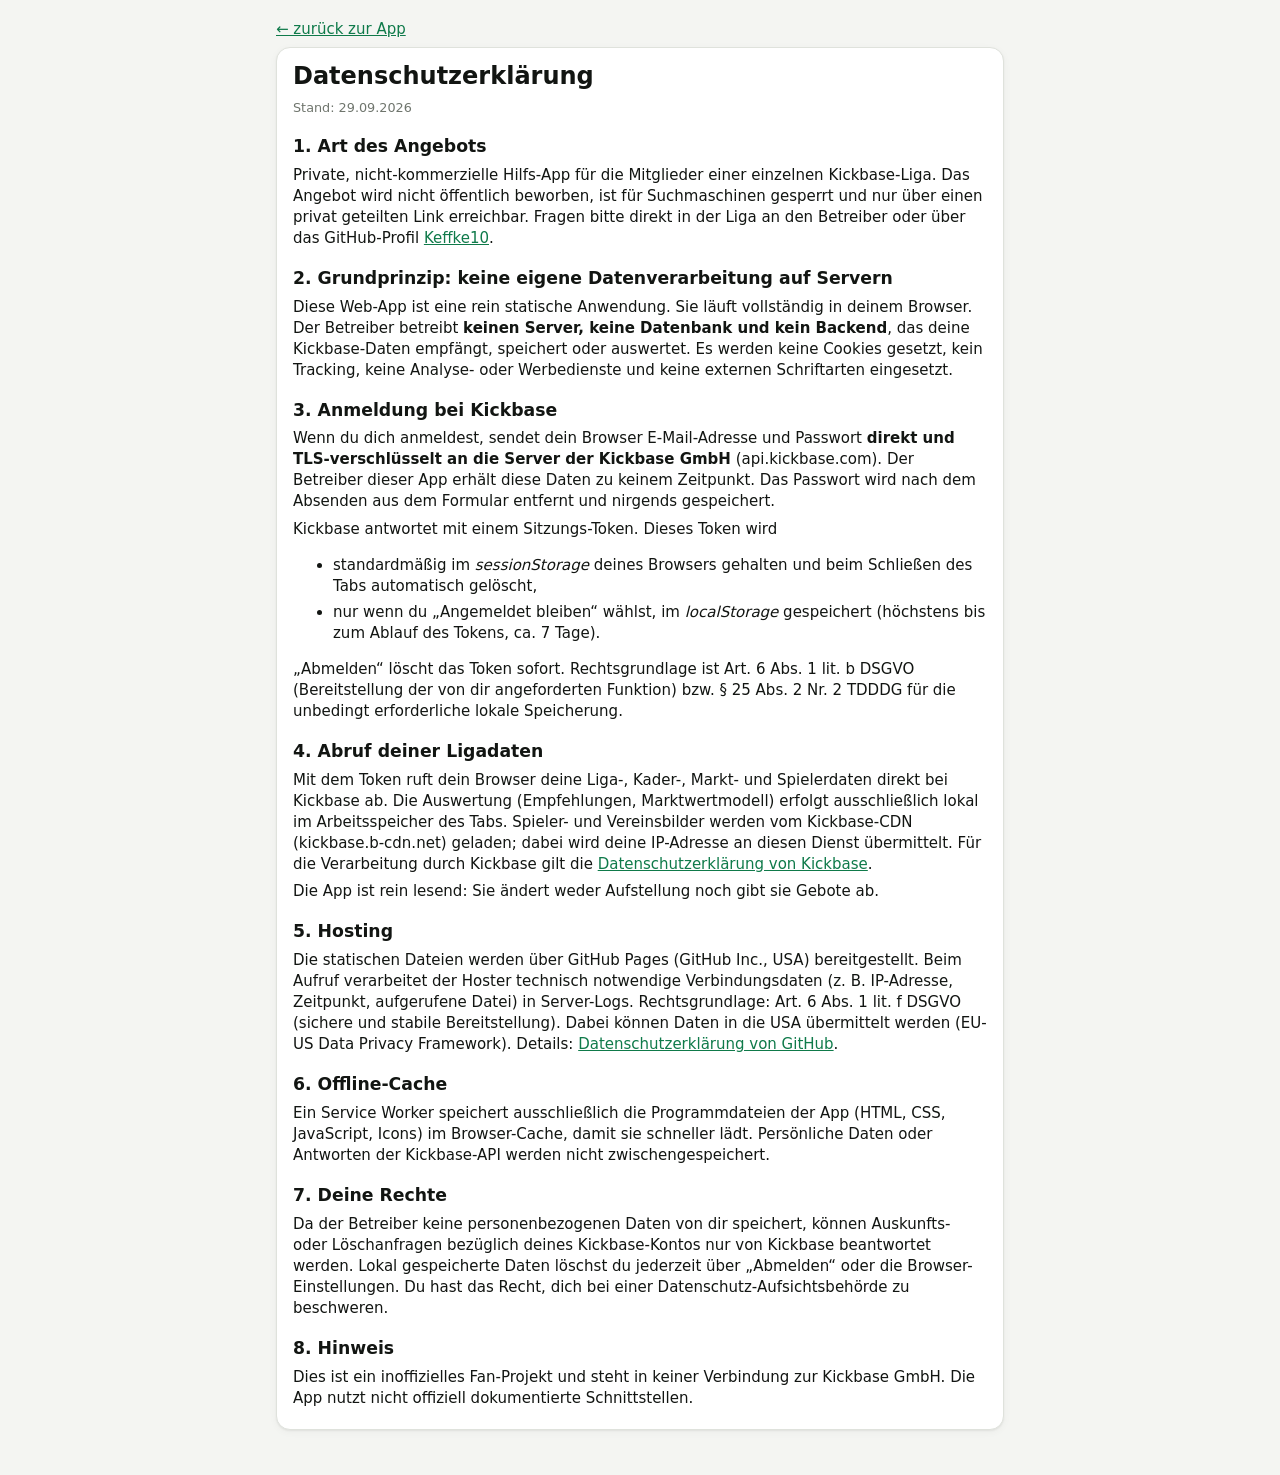
==== datenschutz.html @ ad339075 "Kickbase Analyse: mobile PWA zur Liga-Analyse Rein clientseitige App (kein Backend): Aufstellungsopt" ====
<!doctype html>
<html lang="de">
<head>
  <meta charset="utf-8">
  <meta name="viewport" content="width=device-width, initial-scale=1">
  <meta http-equiv="Content-Security-Policy" content="default-src 'self'; style-src 'self'; img-src 'self'; script-src 'none'; base-uri 'none'; form-action 'none'">
  <meta name="referrer" content="no-referrer">
  <title>Datenschutzerklärung – Kickbase Analyse</title>
  <link rel="stylesheet" href="css/app.css">
</head>
<body>
<main class="content legal">
  <p><a href="./">← zurück zur App</a></p>
  <article class="card">
    <h1>Datenschutzerklärung</h1>
    <p class="small muted">Stand: 29.09.2026</p>

    <h2>1. Art des Angebots</h2>
    <p>Private, nicht-kommerzielle Hilfs-App für die Mitglieder einer einzelnen Kickbase-Liga. Das Angebot wird nicht öffentlich beworben, ist für Suchmaschinen gesperrt und nur über einen privat geteilten Link erreichbar. Fragen bitte direkt in der Liga an den Betreiber oder über das GitHub-Profil <a href="https://github.com/Keffke10" rel="noopener noreferrer">Keffke10</a>.</p>

    <h2>2. Grundprinzip: keine eigene Datenverarbeitung auf Servern</h2>
    <p>Diese Web-App ist eine rein statische Anwendung. Sie läuft vollständig in deinem Browser. Der Betreiber betreibt <b>keinen Server, keine Datenbank und kein Backend</b>, das deine Kickbase-Daten empfängt, speichert oder auswertet. Es werden keine Cookies gesetzt, kein Tracking, keine Analyse- oder Werbedienste und keine externen Schriftarten eingesetzt.</p>

    <h2>3. Anmeldung bei Kickbase</h2>
    <p>Wenn du dich anmeldest, sendet dein Browser E-Mail-Adresse und Passwort <b>direkt und TLS-verschlüsselt an die Server der Kickbase GmbH</b> (api.kickbase.com). Der Betreiber dieser App erhält diese Daten zu keinem Zeitpunkt. Das Passwort wird nach dem Absenden aus dem Formular entfernt und nirgends gespeichert.</p>
    <p>Kickbase antwortet mit einem Sitzungs-Token. Dieses Token wird</p>
    <ul>
      <li>standardmäßig im <i>sessionStorage</i> deines Browsers gehalten und beim Schließen des Tabs automatisch gelöscht,</li>
      <li>nur wenn du „Angemeldet bleiben“ wählst, im <i>localStorage</i> gespeichert (höchstens bis zum Ablauf des Tokens, ca. 7 Tage).</li>
    </ul>
    <p>„Abmelden“ löscht das Token sofort. Rechtsgrundlage ist Art. 6 Abs. 1 lit. b DSGVO (Bereitstellung der von dir angeforderten Funktion) bzw. § 25 Abs. 2 Nr. 2 TDDDG für die unbedingt erforderliche lokale Speicherung.</p>

    <h2>4. Abruf deiner Ligadaten</h2>
    <p>Mit dem Token ruft dein Browser deine Liga-, Kader-, Markt- und Spielerdaten direkt bei Kickbase ab. Die Auswertung (Empfehlungen, Marktwertmodell) erfolgt ausschließlich lokal im Arbeitsspeicher des Tabs. Spieler- und Vereinsbilder werden vom Kickbase-CDN (kickbase.b-cdn.net) geladen; dabei wird deine IP-Adresse an diesen Dienst übermittelt. Für die Verarbeitung durch Kickbase gilt die <a href="https://www.kickbase.com/datenschutz" rel="noopener noreferrer">Datenschutzerklärung von Kickbase</a>.</p>
    <p>Die App ist rein lesend: Sie ändert weder Aufstellung noch gibt sie Gebote ab.</p>

    <h2>5. Hosting</h2>
    <p>Die statischen Dateien werden über GitHub Pages (GitHub Inc., USA) bereitgestellt. Beim Aufruf verarbeitet der Hoster technisch notwendige Verbindungsdaten (z. B. IP-Adresse, Zeitpunkt, aufgerufene Datei) in Server-Logs. Rechtsgrundlage: Art. 6 Abs. 1 lit. f DSGVO (sichere und stabile Bereitstellung). Dabei können Daten in die USA übermittelt werden (EU-US Data Privacy Framework). Details: <a href="https://docs.github.com/de/site-policy/privacy-policies/github-general-privacy-statement" rel="noopener noreferrer">Datenschutzerklärung von GitHub</a>.</p>

    <h2>6. Offline-Cache</h2>
    <p>Ein Service Worker speichert ausschließlich die Programmdateien der App (HTML, CSS, JavaScript, Icons) im Browser-Cache, damit sie schneller lädt. Persönliche Daten oder Antworten der Kickbase-API werden nicht zwischengespeichert.</p>

    <h2>7. Deine Rechte</h2>
    <p>Da der Betreiber keine personenbezogenen Daten von dir speichert, können Auskunfts- oder Löschanfragen bezüglich deines Kickbase-Kontos nur von Kickbase beantwortet werden. Lokal gespeicherte Daten löschst du jederzeit über „Abmelden“ oder die Browser-Einstellungen. Du hast das Recht, dich bei einer Datenschutz-Aufsichtsbehörde zu beschweren.</p>

    <h2>8. Hinweis</h2>
    <p>Dies ist ein inoffizielles Fan-Projekt und steht in keiner Verbindung zur Kickbase GmbH. Die App nutzt nicht offiziell dokumentierte Schnittstellen.</p>
  </article>
</main>
</body>
</html>
---- css/app.css ----
:root {
  color-scheme: light;
  --bg: #f4f5f2;
  --surface: #ffffff;
  --surface-2: #eef0ec;
  --line: #dfe2dc;
  --text: #121512;
  --text-2: #50554f;
  --muted: #6f756d;
  --accent: #0f7a4a;
  --accent-ink: #ffffff;
  --good: #1d7f3c;
  --good-bg: #e3f3e7;
  --warn: #8a5a00;
  --warn-bg: #fdf1d6;
  --crit: #b3261e;
  --crit-bg: #fbe4e2;
  --series-1: #2a78d6;
  --series-neg: #e34948;
  --pitch: #1e7a46;
  --pitch-line: rgba(255, 255, 255, .35);
  --radius: 14px;
  --shadow: 0 1px 2px rgba(0, 0, 0, .06), 0 2px 8px rgba(0, 0, 0, .04);
  --safe-b: env(safe-area-inset-bottom, 0px);
  --safe-t: env(safe-area-inset-top, 0px);
}
@media (prefers-color-scheme: dark) {
  :root {
    color-scheme: dark;
    --bg: #111311;
    --surface: #1b1e1b;
    --surface-2: #252925;
    --line: #333833;
    --text: #f2f4f1;
    --text-2: #c3c8c1;
    --muted: #9aa097;
    --accent: #2fae6d;
    --accent-ink: #06170e;
    --good: #5fd08a;
    --good-bg: #183324;
    --warn: #f0b545;
    --warn-bg: #3a2d10;
    --crit: #ff8a80;
    --crit-bg: #3d1a18;
    --series-1: #3987e5;
    --series-neg: #e66767;
    --pitch: #17512f;
    --shadow: none;
  }
}

* { box-sizing: border-box; }
html { -webkit-text-size-adjust: 100%; }
body {
  margin: 0;
  background: var(--bg);
  color: var(--text);
  font: 15px/1.4 system-ui, -apple-system, "Segoe UI", Roboto, "Helvetica Neue", Arial, sans-serif;
  -webkit-tap-highlight-color: transparent;
}
body.noscroll { overflow: hidden; }
h1, h2, h3 { margin: 0 0 .5rem; line-height: 1.2; }
h1 { font-size: 1.5rem; }
h2 { font-size: 1.08rem; }
h3 { font-size: .95rem; margin-top: 1rem; }
p { margin: .4rem 0; }
a { color: var(--accent); }
button { font: inherit; color: inherit; }
img { max-width: 100%; }
small, .small { font-size: .8rem; }
.muted { color: var(--muted); }
.center { text-align: center; }
.pos { color: var(--good); }
.neg { color: var(--crit); }
.ok { color: var(--good); }
.error { color: var(--crit); background: var(--crit-bg); padding: .5rem .7rem; border-radius: 8px; }

/* ---------- Layout */
.top {
  position: sticky; top: 0; z-index: 5;
  display: flex; align-items: center; gap: .25rem;
  padding: calc(.55rem + var(--safe-t)) 1rem .55rem;
  background: color-mix(in srgb, var(--bg) 88%, transparent);
  backdrop-filter: blur(10px);
  border-bottom: 1px solid var(--line);
}
.top-title { flex: 1; min-width: 0; display: flex; flex-direction: column; }
.top-title strong { white-space: nowrap; overflow: hidden; text-overflow: ellipsis; }
.content { max-width: 760px; margin: 0 auto; padding: .8rem 1rem calc(5.5rem + var(--safe-b)); }

.tabs {
  position: fixed; left: 0; right: 0; bottom: 0; z-index: 5;
  display: grid; grid-template-columns: repeat(6, 1fr);
  background: var(--surface); border-top: 1px solid var(--line);
  padding-bottom: var(--safe-b);
}
.tabs button {
  border: 0; background: none; padding: .45rem 0 .4rem; display: flex; flex-direction: column; align-items: center; gap: 2px;
  color: var(--muted); font-size: .68rem; cursor: pointer; min-height: 52px;
}
.tabs svg { width: 22px; height: 22px; fill: none; stroke: currentColor; stroke-width: 1.8; stroke-linecap: round; stroke-linejoin: round; }
.tabs button.active { color: var(--accent); font-weight: 600; }

.icon-btn { border: 0; background: none; width: 40px; height: 40px; border-radius: 10px; display: grid; place-items: center; cursor: pointer; color: var(--text-2); }
.icon-btn:hover { background: var(--surface-2); }
.icon-btn svg { width: 22px; height: 22px; fill: none; stroke: currentColor; stroke-width: 2; stroke-linecap: round; stroke-linejoin: round; }

.card {
  background: var(--surface); border: 1px solid var(--line); border-radius: var(--radius);
  padding: .9rem 1rem; margin-bottom: .8rem; box-shadow: var(--shadow);
}
.row-between { display: flex; align-items: center; justify-content: space-between; gap: .6rem; flex-wrap: wrap; }
.row-between h2, .row-between h3 { margin-bottom: 0; }

.btn {
  display: inline-flex; align-items: center; justify-content: center; gap: .4rem;
  border: 1px solid var(--line); background: var(--surface-2); color: var(--text);
  padding: .65rem 1rem; border-radius: 10px; cursor: pointer; font-weight: 600; margin-top: .5rem; min-height: 44px;
}
.btn.primary { background: var(--accent); color: var(--accent-ink); border-color: transparent; width: 100%; }
.btn.danger { color: var(--crit); }
.btn.small { padding: .4rem .8rem; font-size: .85rem; min-height: 36px; }
.btn:disabled { opacity: .6; }
.link { border: 0; background: none; color: var(--accent); cursor: pointer; font-weight: 600; padding: .3rem 0; }

/* ---------- Login */
.login { max-width: 460px; margin: 0 auto; padding: calc(1.5rem + var(--safe-t)) 1rem 2rem; }
.brand { text-align: center; margin: 1rem 0 1.4rem; }
.brand img { border-radius: 16px; }
.login form label { display: block; font-weight: 600; font-size: .9rem; margin-bottom: .8rem; }
input[type=email], input[type=password], input[type=search], select {
  width: 100%; margin-top: .3rem; padding: .7rem .8rem; border: 1px solid var(--line); border-radius: 10px;
  background: var(--bg); color: var(--text); font: inherit; font-size: 16px;
}
select { width: auto; margin: 0 0 0 .4rem; padding: .45rem .6rem; }
label.check { display: flex !important; gap: .5rem; align-items: flex-start; font-weight: 400 !important; font-size: .85rem !important; }
label.check input { margin-top: .2rem; width: 18px; height: 18px; flex: none; }
label.select { font-size: .85rem; display: inline-flex; align-items: center; margin-top: .5rem; }
.privacy ul { padding-left: 1.1rem; margin: .4rem 0; }
.privacy li { margin: .3rem 0; font-size: .9rem; }
.league-btn { display: flex; align-items: center; gap: .8rem; width: 100%; cursor: pointer; text-align: left; font-weight: 600; }
.league-btn img { border-radius: 8px; }

.loading { min-height: 80vh; display: grid; place-content: center; justify-items: center; gap: .8rem; padding: 1rem; }
.spinner { width: 42px; height: 42px; border-radius: 50%; border: 4px solid var(--line); border-top-color: var(--accent); animation: spin 0.9s linear infinite; }
@keyframes spin { to { transform: rotate(360deg); } }
.loading .bar { width: min(260px, 70vw); height: 6px; border-radius: 3px; background: var(--line); overflow: hidden; }
.loading .bar span { display: block; height: 100%; width: 0; background: var(--accent); transition: width .2s; }

/* ---------- KPIs & Stats */
.kpis { display: grid; grid-template-columns: repeat(4, 1fr); gap: .5rem; margin-bottom: .8rem; }
.kpis .stat { background: var(--surface); border: 1px solid var(--line); border-radius: 12px; padding: .6rem .6rem; }
.kpis .stat-v { font-size: 1.05rem; }
@media (max-width: 420px) { .kpis { grid-template-columns: repeat(2, 1fr); } }
.stat { display: flex; flex-direction: column; min-width: 0; }
.stat-l { font-size: .72rem; color: var(--muted); text-transform: uppercase; letter-spacing: .02em; }
.stat-v { font-weight: 700; font-variant-numeric: tabular-nums; overflow-wrap: anywhere; }
.stat-v small { font-weight: 400; }
.grid4 { display: grid; grid-template-columns: repeat(4, 1fr); gap: .7rem .6rem; margin: .7rem 0; }
@media (max-width: 520px) { .grid4 { grid-template-columns: repeat(2, 1fr); } }

/* ---------- Player rows */
.prow {
  display: flex; align-items: center; gap: .7rem; width: 100%; text-align: left; background: none; border: 0;
  padding: .55rem 0; border-bottom: 1px solid var(--line); cursor: pointer;
}
.card > .prow:last-child, .mcard .prow { border-bottom: 0; }
.face { border-radius: 50%; background: var(--surface-2); object-fit: cover; flex: none; }
.face-empty { display: inline-block; }
.crest { vertical-align: -3px; }
.pmain { flex: 1; min-width: 0; display: flex; flex-direction: column; gap: 1px; }
.pname { font-weight: 650; white-space: nowrap; overflow: hidden; text-overflow: ellipsis; }
.psub { font-size: .8rem; color: var(--text-2); white-space: nowrap; overflow: hidden; text-overflow: ellipsis; }
.pright { display: flex; flex-direction: column; align-items: flex-end; text-align: right; gap: 2px; flex: none; font-variant-numeric: tabular-nums; }
.pright small { color: var(--muted); }
.pos1, .pos2, .pos3, .pos4 { font-size: .64rem; font-weight: 700; padding: 1px 5px; border-radius: 5px; vertical-align: 2px; color: var(--text-2); background: var(--surface-2); border: 1px solid var(--line); }
.chips { display: flex; flex-wrap: wrap; gap: .25rem; }
.chips:empty { display: none; }
.chip { font-size: .7rem; padding: 1px 7px; border-radius: 999px; font-weight: 600; }
.chip.good, .badge.good { color: var(--good); background: var(--good-bg); }
.chip.warn, .badge.warn { color: var(--warn); background: var(--warn-bg); }
.chip.crit, .badge.crit { color: var(--crit); background: var(--crit-bg); }
.badge { font-size: .75rem; padding: 3px 8px; border-radius: 8px; white-space: nowrap; font-weight: 600; }
.badge.neutral { background: var(--surface-2); }
.badge b { font-size: .85rem; }

/* ---------- Alerts */
.alerts { list-style: none; padding: 0; margin: .6rem 0; display: grid; gap: .4rem; }
.alerts li { padding: .5rem .7rem; border-radius: 10px; font-size: .9rem; display: flex; gap: .5rem; }
.alerts li.crit { background: var(--crit-bg); color: var(--crit); }
.alerts li.warn { background: var(--warn-bg); color: var(--warn); }
.alert-card { border-color: var(--crit); }

/* ---------- Segment / Toolbar */
.seg { display: inline-flex; background: var(--surface-2); border-radius: 10px; padding: 3px; gap: 2px; margin: .5rem 0 .2rem; flex-wrap: wrap; }
.seg button { border: 0; background: none; padding: .4rem .7rem; border-radius: 8px; font-size: .85rem; cursor: pointer; color: var(--text-2); min-height: 34px; }
.seg button.on { background: var(--surface); color: var(--text); font-weight: 650; box-shadow: var(--shadow); }
.seg.small button { padding: .25rem .55rem; font-size: .78rem; min-height: 28px; }
.toolbar h2 { margin-bottom: .2rem; }

/* ---------- Market */
.mcard .prow { padding-top: 0; }
.bid { background: var(--surface-2); border-radius: 10px; padding: .55rem .7rem; font-size: .88rem; display: flex; flex-direction: column; gap: 2px; }
.bid.warn small:first-of-type { color: var(--warn); }

/* ---------- Swaps */
.swap { display: grid; grid-template-columns: 1fr auto 1fr; gap: .4rem; align-items: center; padding: .6rem 0; border-bottom: 1px solid var(--line); }
.swap:last-child { border-bottom: 0; }
.swap-side { background: var(--surface-2); border: 0; border-radius: 12px; padding: .5rem; display: flex; flex-direction: column; align-items: center; gap: 2px; cursor: pointer; min-width: 0; }
.swap-side b { font-size: .88rem; max-width: 100%; overflow: hidden; text-overflow: ellipsis; white-space: nowrap; }
.swap-side span { font-size: .72rem; font-weight: 700; }
.swap-arrow { font-size: 1.3rem; color: var(--muted); }
.swap-meta { grid-column: 1 / -1; font-size: .82rem; color: var(--text-2); text-align: center; }

/* ---------- Pitch */
.pitch {
  background: var(--pitch); border-radius: 12px; padding: .8rem .3rem; margin: .6rem 0; display: grid; gap: .7rem;
  background-image: linear-gradient(var(--pitch-line), var(--pitch-line)); background-size: 100% 1px; background-position: center; background-repeat: no-repeat;
}
.line { display: flex; justify-content: space-evenly; gap: .2rem; }
.tile { position: relative; background: none; border: 0; color: #fff; display: flex; flex-direction: column; align-items: center; width: 64px; cursor: pointer; padding: 0; }
.tile .face { border: 2px solid rgba(255, 255, 255, .8); background: rgba(255, 255, 255, .2); }
.tile-n { font-size: .7rem; font-weight: 600; max-width: 64px; overflow: hidden; text-overflow: ellipsis; white-space: nowrap; background: rgba(0, 0, 0, .45); padding: 0 4px; border-radius: 4px; margin-top: 2px; }
.tile-x { font-size: .72rem; font-weight: 700; background: #fff; color: #111; border-radius: 6px; padding: 0 5px; margin-top: 2px; }
.tile-new { position: absolute; top: -4px; right: 2px; font-size: .6rem; font-weight: 700; background: #ffd24a; color: #111; border-radius: 6px; padding: 0 4px; }
.changes { display: grid; grid-template-columns: 1fr 1fr; gap: .8rem; }
.changes h3 { margin-top: .2rem; }
.changes p { margin: .2rem 0; font-size: .9rem; }
.formations { display: grid; grid-template-columns: repeat(5, 1fr); gap: .4rem; }
@media (max-width: 420px) { .formations { grid-template-columns: repeat(3, 1fr); } }
.formations div { background: var(--surface-2); border-radius: 8px; padding: .4rem; display: flex; flex-direction: column; align-items: center; font-size: .85rem; font-variant-numeric: tabular-nums; }
.formations div.best { outline: 2px solid var(--accent); }

/* ---------- Tables */
.table-wrap { overflow-x: auto; margin: 0 -.2rem; }
table.rank { width: 100%; border-collapse: collapse; font-size: .88rem; font-variant-numeric: tabular-nums; }
table.rank th { text-align: left; font-size: .72rem; color: var(--muted); font-weight: 600; text-transform: uppercase; padding: .3rem .35rem; border-bottom: 1px solid var(--line); }
table.rank td { padding: .55rem .35rem; border-bottom: 1px solid var(--line); white-space: nowrap; }
table.rank .r { text-align: right; }
table.rank tr[data-action] { cursor: pointer; }
table.rank tr.me td { font-weight: 700; background: var(--good-bg); }
.hbars { display: grid; gap: .35rem; }
.hbar { display: grid; grid-template-columns: minmax(0, 7rem) 1fr auto; gap: .5rem; align-items: center; font-size: .82rem; }
.hbar-l { overflow: hidden; text-overflow: ellipsis; white-space: nowrap; }
.hbar-t { height: 10px; background: var(--surface-2); border-radius: 0 4px 4px 0; }
.hbar-t span { display: block; height: 100%; background: var(--series-1); border-radius: 0 4px 4px 0; }
.hbar.me .hbar-l { font-weight: 700; }
.hbar-v { font-variant-numeric: tabular-nums; }
.feed { list-style: none; padding: 0; margin: .6rem 0; }
.feed li { display: grid; grid-template-columns: 1.2rem 1fr auto; gap: .4rem; padding: .4rem 0; border-bottom: 1px solid var(--line); font-size: .86rem; }
.fixtures { list-style: none; padding: 0; margin: 0; }
.fixtures li { display: grid; grid-template-columns: 3rem 1fr auto; gap: .4rem; padding: .35rem 0; border-bottom: 1px solid var(--line); font-size: .88rem; align-items: center; }
.explain dt { font-weight: 700; margin-top: .7rem; }
.explain dd { margin: .2rem 0 0; color: var(--text-2); font-size: .9rem; }

/* ---------- Sheet */
#sheet { position: fixed; inset: 0; z-index: 20; }
.sheet-back { position: absolute; inset: 0; background: rgba(0, 0, 0, .45); }
.sheet-body {
  position: absolute; left: 0; right: 0; bottom: 0; max-height: 92vh; overflow-y: auto; overscroll-behavior: contain;
  background: var(--surface); border-radius: 18px 18px 0 0; padding: 1rem 1rem calc(1.5rem + var(--safe-b));
  max-width: 760px; margin: 0 auto; animation: up .2s ease-out;
}
@keyframes up { from { transform: translateY(30px); opacity: .5; } }
.sheet-close { position: sticky; top: 0; float: right; background: var(--surface-2); }
.phead { display: flex; gap: .9rem; align-items: center; margin-bottom: .5rem; }
.phead h2 { margin: 0; }
.phead p { margin: .15rem 0; }

/* ---------- Charts */
.chart { position: relative; margin: 1.2rem 0 .4rem; touch-action: pan-y; }
.chart .tip[hidden] { display: none; }
.chart svg { width: 100%; height: auto; display: block; overflow: visible; }
.chart .grid { stroke: var(--line); stroke-width: 1; }
.chart .grid.zero { stroke: var(--muted); }
.chart .axis { fill: var(--muted); font-size: 10px; }
.chart .line { fill: none; stroke: var(--series-1); stroke-width: 2; stroke-linejoin: round; }
.chart .area { fill: var(--series-1); opacity: .1; }
.chart .ref { stroke: var(--text-2); stroke-dasharray: 4 3; stroke-width: 1; }
.chart .ref-label { fill: var(--text-2); }
.chart .bar { fill: var(--series-1); }
.chart .bar-neg { fill: var(--series-neg); }
.chart .cross { stroke: var(--text-2); stroke-width: 1; }
.chart .dot { fill: var(--series-1); stroke: var(--surface); stroke-width: 2; }
.chart .tip {
  position: absolute; top: -6px; transform: translate(-50%, -100%); pointer-events: none;
  background: var(--text); color: var(--surface); padding: .3rem .55rem; border-radius: 8px; font-size: .78rem;
  display: flex; flex-direction: column; align-items: center; white-space: nowrap;
}

@media (min-width: 900px) {
  .tabs { left: 50%; transform: translateX(-50%); max-width: 760px; border: 1px solid var(--line); border-bottom: 0; border-radius: 14px 14px 0 0; }
}
@media (prefers-reduced-motion: reduce) { * { animation: none !important; transition: none !important; } }

/* ---------- Rechtstexte */
.legal { padding-bottom: 2rem; }
.legal h2 { margin-top: 1.2rem; }
.legal li { margin: .3rem 0; }

/* ---------- Restprogramm-Matrix (divergierend: leicht = blau, schwer = orange, Mitte grau) */
:root { --easy: #2a78d6; --hard: #eb6834; --mid: #8a8a85; }
@media (prefers-color-scheme: dark) { :root { --easy: #3987e5; --hard: #d95926; } }
table.fixm { border-collapse: separate; border-spacing: 2px; font-size: .8rem; width: 100%; }
table.fixm th { font-size: .7rem; color: var(--muted); font-weight: 600; text-align: center; padding: .2rem; }
table.fixm th:first-child, table.fixm td:first-child { text-align: left; white-space: nowrap; }
table.fixm td { padding: .3rem .25rem; }
.cell { text-align: center; border-radius: 6px; line-height: 1.15; white-space: nowrap; }
.cell small { display: block; font-size: .66rem; opacity: .85; }
.cell.e5 { background: color-mix(in srgb, var(--easy) 55%, transparent); }
.cell.e4 { background: color-mix(in srgb, var(--easy) 25%, transparent); }
.cell.e3 { background: color-mix(in srgb, var(--mid) 20%, transparent); }
.cell.e2 { background: color-mix(in srgb, var(--hard) 28%, transparent); }
.cell.e1 { background: color-mix(in srgb, var(--hard) 55%, transparent); }
.legend { display: flex; gap: .4rem; margin: .3rem 0 .6rem; }
.legend .cell { padding: .15rem .6rem; }
table.hist td.win { font-weight: 700; }
table.hist td:last-child { font-size: .78rem; }
table.fixm .du { text-align: center; font-weight: 700; padding: 0 .4rem; color: var(--accent); }
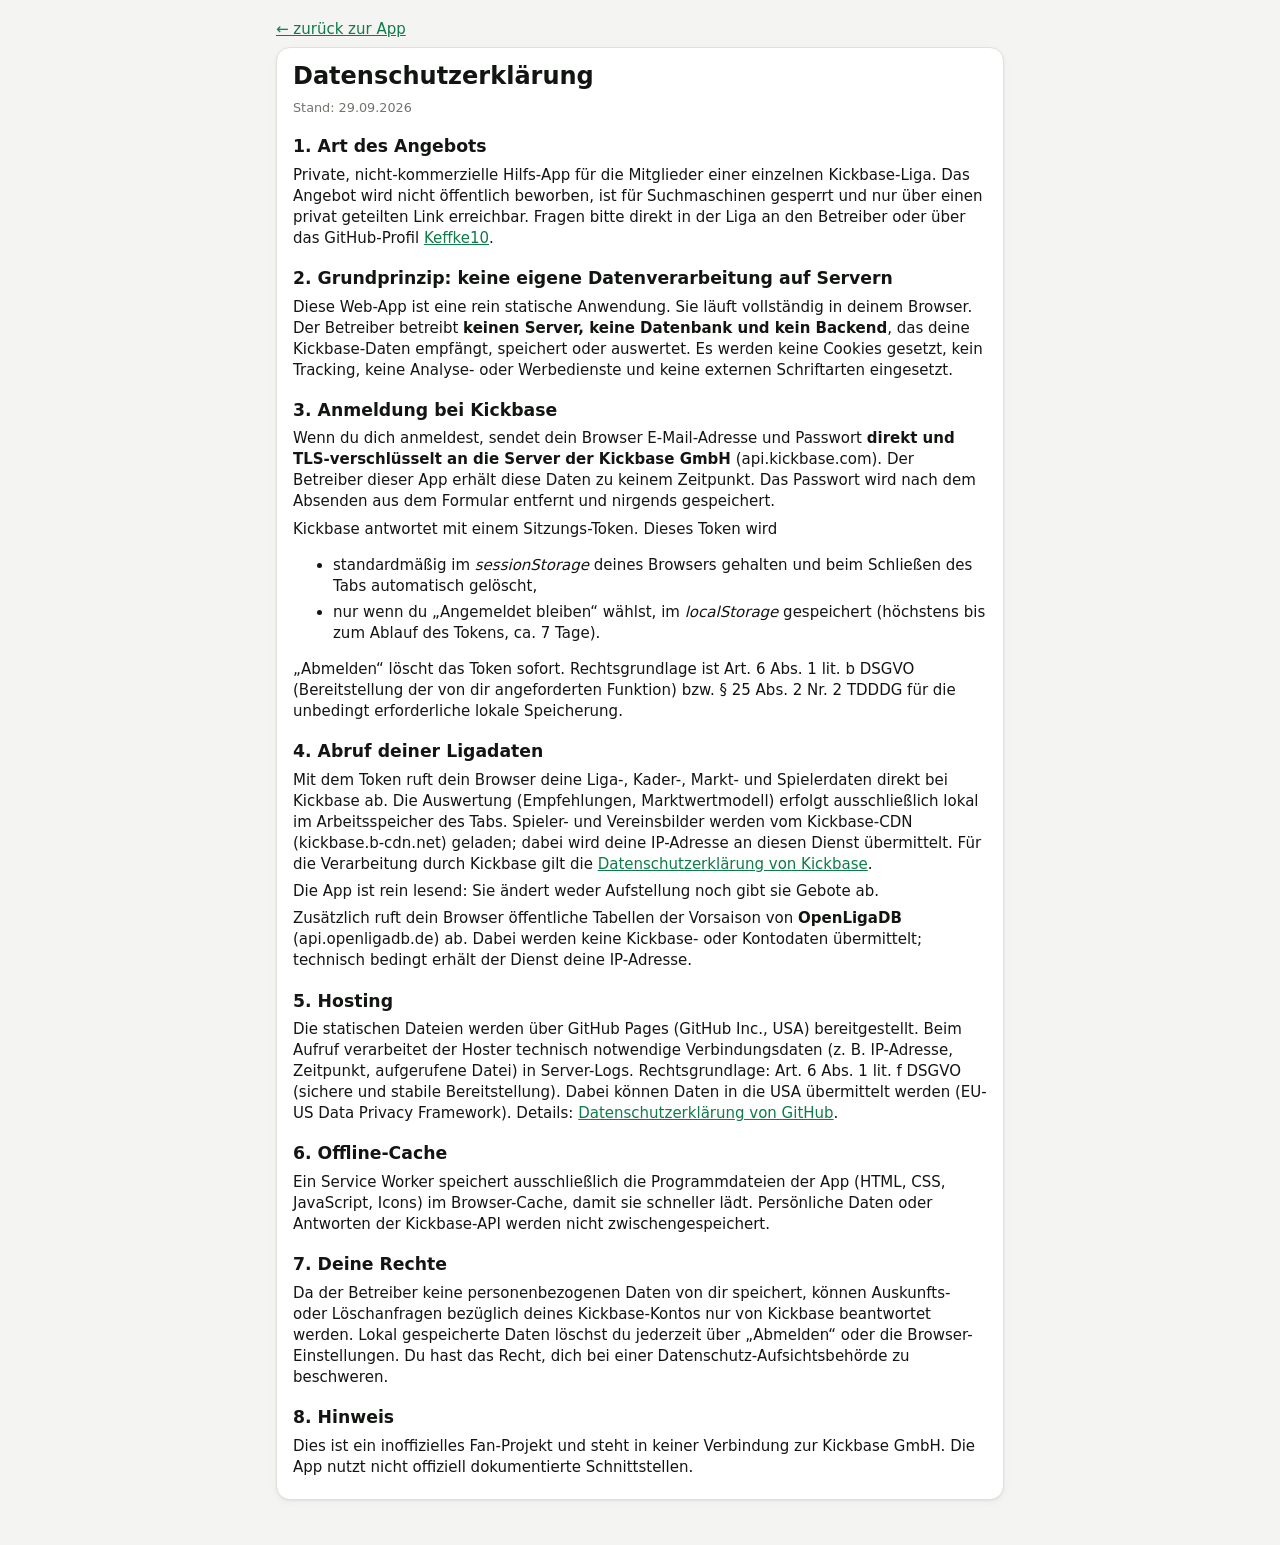
==== commit add4c188: "Weitere Datenquellen: Spieler-Historie, MW-Verlauf, OpenLigaDB, Tor-Modell - Vorsaison-Ø als Prior f" ====
--- a/datenschutz.html
+++ b/datenschutz.html
@@ -33,6 +33,7 @@
     <h2>4. Abruf deiner Ligadaten</h2>
     <p>Mit dem Token ruft dein Browser deine Liga-, Kader-, Markt- und Spielerdaten direkt bei Kickbase ab. Die Auswertung (Empfehlungen, Marktwertmodell) erfolgt ausschließlich lokal im Arbeitsspeicher des Tabs. Spieler- und Vereinsbilder werden vom Kickbase-CDN (kickbase.b-cdn.net) geladen; dabei wird deine IP-Adresse an diesen Dienst übermittelt. Für die Verarbeitung durch Kickbase gilt die <a href="https://www.kickbase.com/datenschutz" rel="noopener noreferrer">Datenschutzerklärung von Kickbase</a>.</p>
     <p>Die App ist rein lesend: Sie ändert weder Aufstellung noch gibt sie Gebote ab.</p>
+    <p>Zusätzlich ruft dein Browser öffentliche Tabellen der Vorsaison von <b>OpenLigaDB</b> (api.openligadb.de) ab. Dabei werden keine Kickbase- oder Kontodaten übermittelt; technisch bedingt erhält der Dienst deine IP-Adresse.</p>
 
     <h2>5. Hosting</h2>
     <p>Die statischen Dateien werden über GitHub Pages (GitHub Inc., USA) bereitgestellt. Beim Aufruf verarbeitet der Hoster technisch notwendige Verbindungsdaten (z. B. IP-Adresse, Zeitpunkt, aufgerufene Datei) in Server-Logs. Rechtsgrundlage: Art. 6 Abs. 1 lit. f DSGVO (sichere und stabile Bereitstellung). Dabei können Daten in die USA übermittelt werden (EU-US Data Privacy Framework). Details: <a href="https://docs.github.com/de/site-policy/privacy-policies/github-general-privacy-statement" rel="noopener noreferrer">Datenschutzerklärung von GitHub</a>.</p>
--- a/css/app.css
+++ b/css/app.css
@@ -317,3 +317,12 @@
 table.hist td.win { font-weight: 700; }
 table.hist td:last-child { font-size: .78rem; }
 table.fixm .du { text-align: center; font-weight: 700; padding: 0 .4rem; color: var(--accent); }
+
+/* ---------- Datenquellen */
+.sources { list-style: none; padding: 0; margin: 0; }
+.sources li { display: grid; grid-template-columns: 1.4rem 1fr; gap: .4rem; padding: .5rem 0; border-bottom: 1px solid var(--line); }
+.sources li:last-child { border-bottom: 0; }
+.sources li > span { font-weight: 700; }
+.sources small { display: block; color: var(--text-2); }
+table.basis td { white-space: normal; vertical-align: top; }
+table.basis td:first-child { white-space: nowrap; color: var(--text-2); }
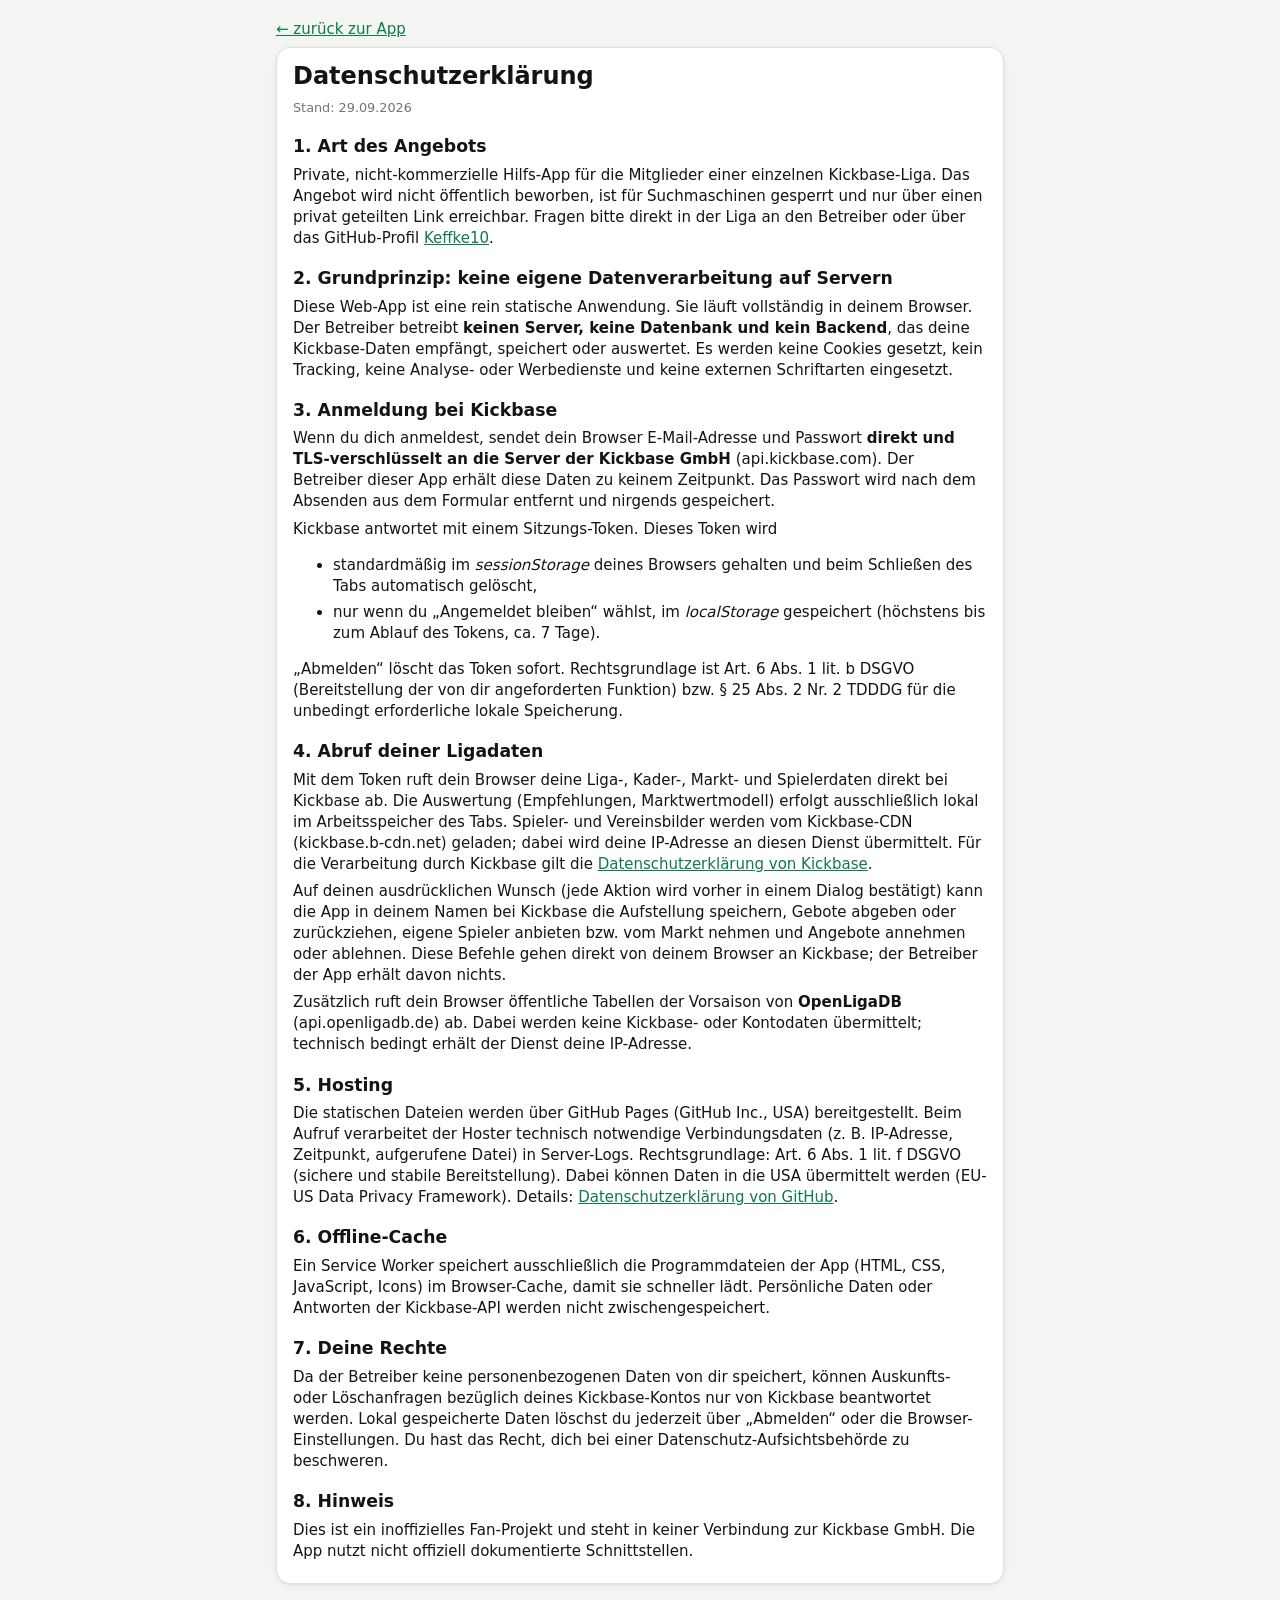
==== commit c83cbc6e: "Aktionen: Aufstellung übernehmen, bieten, verkaufen, Angebote annehmen - Beste Elf (oder jede Format" ====
--- a/datenschutz.html
+++ b/datenschutz.html
@@ -32,7 +32,7 @@
 
     <h2>4. Abruf deiner Ligadaten</h2>
     <p>Mit dem Token ruft dein Browser deine Liga-, Kader-, Markt- und Spielerdaten direkt bei Kickbase ab. Die Auswertung (Empfehlungen, Marktwertmodell) erfolgt ausschließlich lokal im Arbeitsspeicher des Tabs. Spieler- und Vereinsbilder werden vom Kickbase-CDN (kickbase.b-cdn.net) geladen; dabei wird deine IP-Adresse an diesen Dienst übermittelt. Für die Verarbeitung durch Kickbase gilt die <a href="https://www.kickbase.com/datenschutz" rel="noopener noreferrer">Datenschutzerklärung von Kickbase</a>.</p>
-    <p>Die App ist rein lesend: Sie ändert weder Aufstellung noch gibt sie Gebote ab.</p>
+    <p>Auf deinen ausdrücklichen Wunsch (jede Aktion wird vorher in einem Dialog bestätigt) kann die App in deinem Namen bei Kickbase die Aufstellung speichern, Gebote abgeben oder zurückziehen, eigene Spieler anbieten bzw. vom Markt nehmen und Angebote annehmen oder ablehnen. Diese Befehle gehen direkt von deinem Browser an Kickbase; der Betreiber der App erhält davon nichts.</p>
     <p>Zusätzlich ruft dein Browser öffentliche Tabellen der Vorsaison von <b>OpenLigaDB</b> (api.openligadb.de) ab. Dabei werden keine Kickbase- oder Kontodaten übermittelt; technisch bedingt erhält der Dienst deine IP-Adresse.</p>
 
     <h2>5. Hosting</h2>
--- a/css/app.css
+++ b/css/app.css
@@ -261,7 +261,7 @@
   background: var(--surface); border-radius: 18px 18px 0 0; padding: 1rem 1rem calc(1.5rem + var(--safe-b));
   max-width: 760px; margin: 0 auto; animation: up .2s ease-out;
 }
-@keyframes up { from { transform: translateY(30px); opacity: .5; } }
+@keyframes up { from { transform: translateY(30px); } }
 .sheet-close { position: sticky; top: 0; float: right; background: var(--surface-2); }
 .phead { display: flex; gap: .9rem; align-items: center; margin-bottom: .5rem; }
 .phead h2 { margin: 0; }
@@ -326,3 +326,35 @@
 .sources small { display: block; color: var(--text-2); }
 table.basis td { white-space: normal; vertical-align: top; }
 table.basis td:first-child { white-space: nowrap; color: var(--text-2); }
+
+/* ---------- Aktionen */
+.actions { display: flex; flex-wrap: wrap; gap: .5rem; align-items: center; margin-top: .6rem; }
+.actions .btn { margin-top: 0; }
+.actions p { flex-basis: 100%; margin: 0; }
+.actions-box { background: var(--surface-2); border-radius: 12px; padding: .7rem .8rem; margin: .7rem 0; display: flex; flex-direction: column; gap: .4rem; }
+.actions-box h3 { margin: 0; }
+.actions-box .btn { margin-top: 0; }
+.btn.primary-soft { background: color-mix(in srgb, var(--accent) 14%, var(--surface)); color: var(--accent); border-color: color-mix(in srgb, var(--accent) 35%, transparent); }
+.btn.danger-solid { background: var(--crit); color: #fff; border-color: transparent; }
+.confirm-row { display: grid; grid-template-columns: 1fr 1.4fr; gap: .6rem; margin-top: .8rem; }
+.confirm-row .btn { width: 100%; }
+.warn-text { color: var(--warn); }
+.field { display: block; font-weight: 600; font-size: .9rem; margin: .8rem 0 .4rem; }
+.field input { width: 100%; margin-top: .3rem; padding: .75rem .8rem; border: 1px solid var(--line); border-radius: 10px; background: var(--bg); color: var(--text); font: inherit; font-size: 1.3rem; font-weight: 700; font-variant-numeric: tabular-nums; }
+.presets { display: grid; grid-template-columns: repeat(auto-fit, minmax(100px, 1fr)); gap: .4rem; }
+.preset { border: 1px solid var(--line); background: var(--surface); border-radius: 10px; padding: .45rem; cursor: pointer; display: flex; flex-direction: column; font-size: .75rem; color: var(--text-2); min-height: 44px; }
+.preset b { color: var(--text); font-size: .9rem; }
+.amount-info { margin: .6rem 0; font-size: .9rem; }
+.amount-info p { margin: .25rem 0; }
+.offer { display: flex; justify-content: space-between; align-items: center; gap: .5rem; flex-wrap: wrap; padding: .4rem 0; border-bottom: 1px solid var(--line); }
+.offer .btn { margin-top: 0; }
+.formations button { border: 0; background: var(--surface-2); border-radius: 8px; padding: .4rem; display: flex; flex-direction: column; align-items: center; font-size: .85rem; font-variant-numeric: tabular-nums; cursor: pointer; color: var(--text); min-height: 44px; }
+.formations button.best { outline: 2px solid var(--accent); }
+.formations .off { opacity: .45; }
+.toast {
+  position: fixed; left: 50%; transform: translateX(-50%); bottom: calc(4.6rem + var(--safe-b)); z-index: 30;
+  max-width: min(92vw, 520px); padding: .7rem 1rem; border-radius: 12px; font-weight: 600; font-size: .9rem;
+  background: var(--text); color: var(--surface); box-shadow: 0 4px 16px rgba(0, 0, 0, .2);
+}
+.toast.crit { background: var(--crit); color: #fff; }
+.mcard.own { border-style: dashed; }
